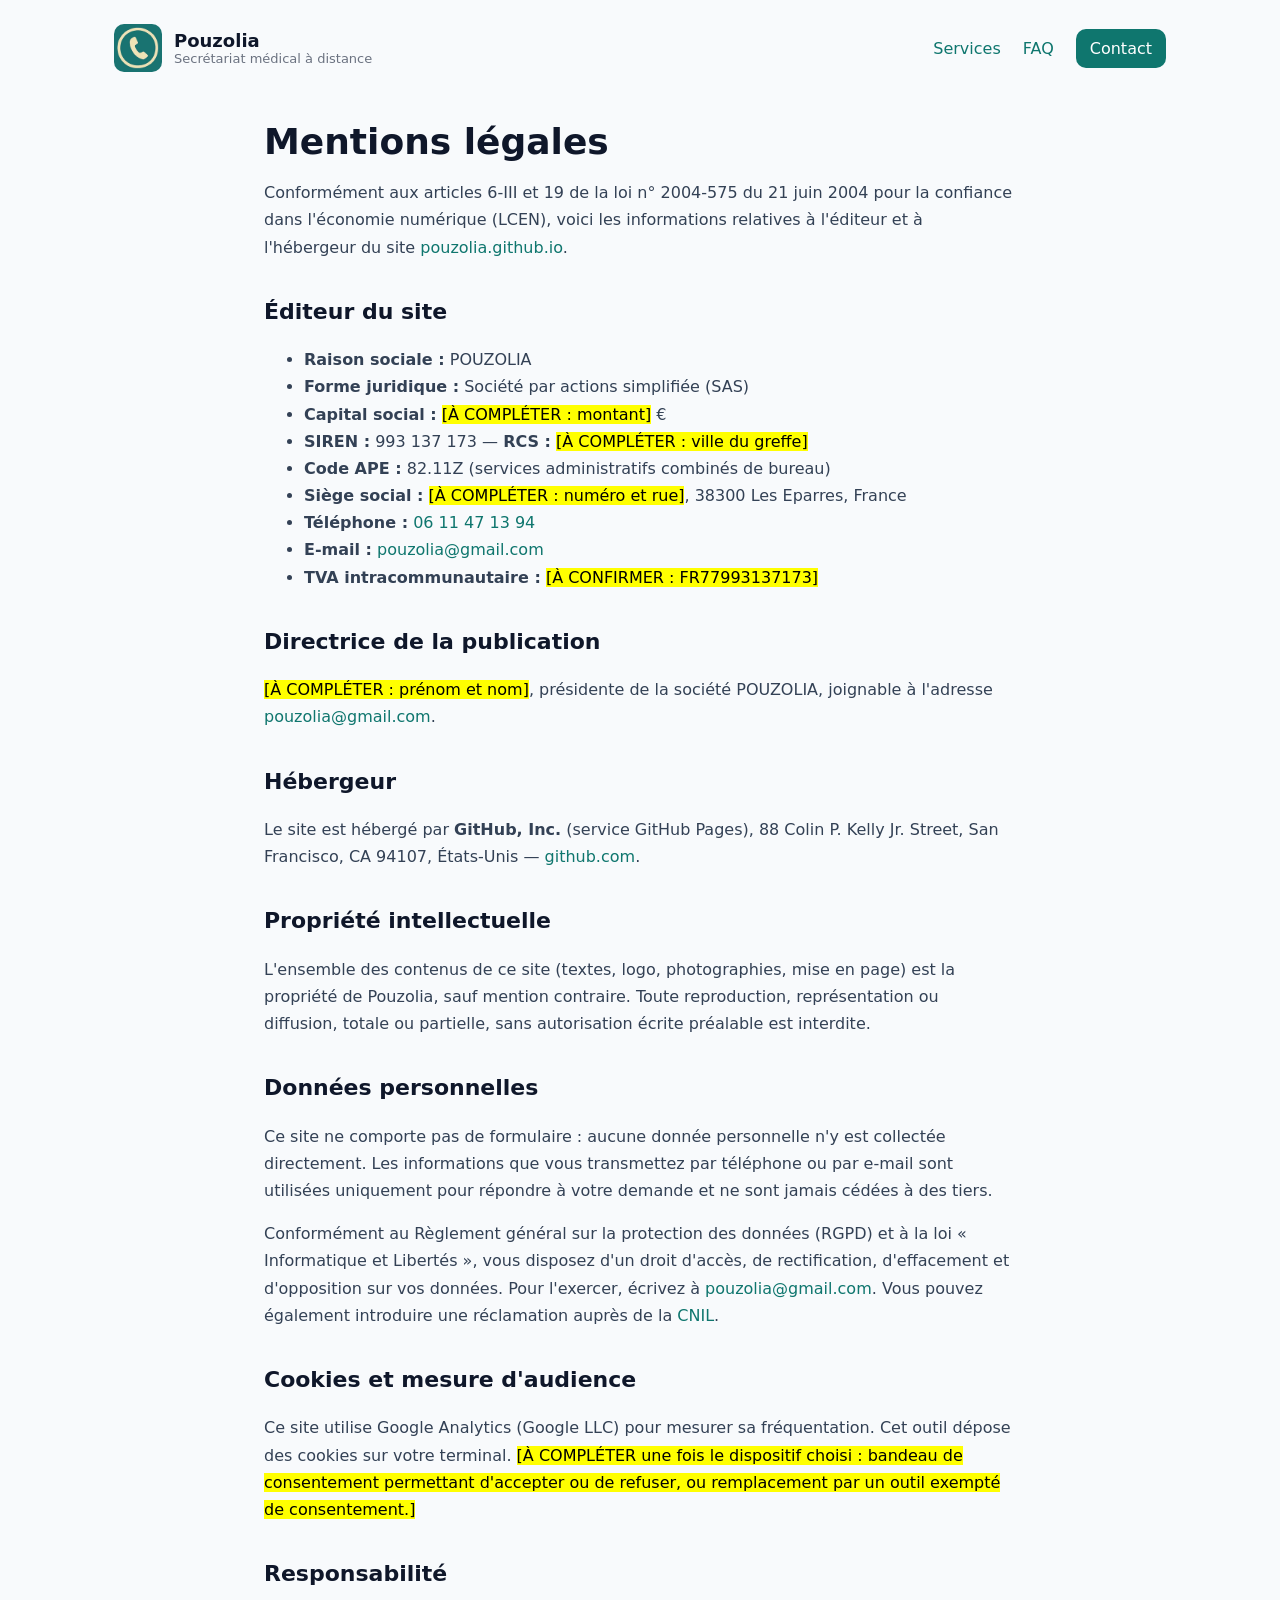
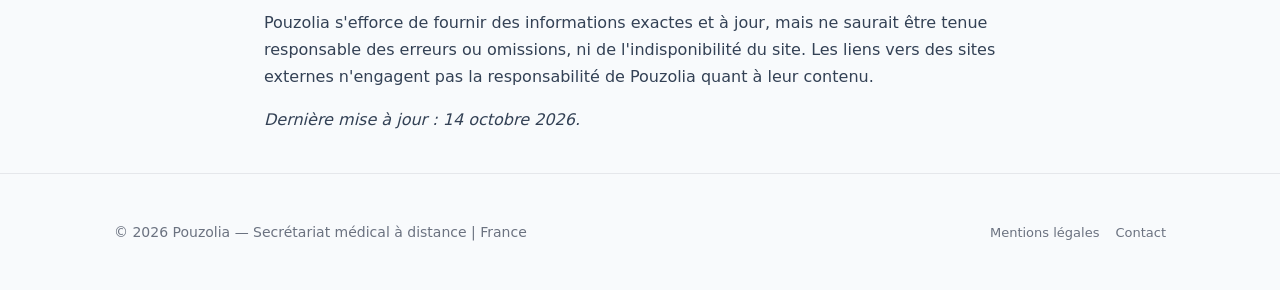
==== mentions-legales.html @ 4a9c540a "Mentions légales : renseigne SAS, SIREN, APE et code postal Co-Authored-By: Claude Opus 5.5 <noreply" ====
<!doctype html>
<html lang="fr">
<head>
  <meta charset="utf-8" />
  <meta name="viewport" content="width=device-width,initial-scale=1" />
  <title>Mentions légales — Pouzolia</title>
  <meta name="description" content="Mentions légales du site Pouzolia, secrétariat médical à distance." />
  <meta name="theme-color" content="#0f766e" />
  <link rel="canonical" href="https://pouzolia.github.io/mentions-legales.html" />
  <link rel="icon" href="favicon.ico" sizes="any" />
  <link rel="apple-touch-icon" href="apple-touch-icon.png" />
  <link rel="stylesheet" href="style.css">
</head>
<body>
  <a href="#main" class="skip-link">Aller au contenu principal</a>
  <header>
    <div class="container nav">
      <a href="./" class="brand">
        <img src="pics/logo-mark.png" alt="" width="48" height="48" class="brand-mark">
        <span>
          <span class="brand-name">Pouzolia</span>
          <span class="brand-tagline">Secrétariat médical à distance</span>
        </span>
      </a>
      <nav aria-label="Navigation principale">
        <ul>
          <li><a href="./#services">Services</a></li>
          <li><a href="./#faq">FAQ</a></li>
          <li><a href="./#contact" class="cta">Contact</a></li>
        </ul>
      </nav>
    </div>
  </header>

  <!--
    MODÈLE À COMPLÉTER : remplacez chaque bloc [À COMPLÉTER : …] par vos informations,
    puis supprimez les balises <mark>. Ne publiez pas la page avec des champs vides.
  -->
  <main class="container legal" id="main">
    <h1>Mentions légales</h1>
    <p>Conformément aux articles 6-III et 19 de la loi n° 2004-575 du 21 juin 2004 pour la confiance dans l'économie numérique (LCEN), voici les informations relatives à l'éditeur et à l'hébergeur du site <a href="https://pouzolia.github.io/">pouzolia.github.io</a>.</p>

    <h2>Éditeur du site</h2>
    <ul>
      <li><strong>Raison sociale :</strong> POUZOLIA</li>
      <li><strong>Forme juridique :</strong> Société par actions simplifiée (SAS)</li>
      <li><strong>Capital social :</strong> <mark>[À COMPLÉTER : montant]</mark> €</li>
      <li><strong>SIREN :</strong> 993 137 173 — <strong>RCS :</strong> <mark>[À COMPLÉTER : ville du greffe]</mark></li>
      <li><strong>Code APE :</strong> 82.11Z (services administratifs combinés de bureau)</li>
      <li><strong>Siège social :</strong> <mark>[À COMPLÉTER : numéro et rue]</mark>, 38300 Les Eparres, France</li>
      <li><strong>Téléphone :</strong> <a href="tel:+33611471394">06 11 47 13 94</a></li>
      <li><strong>E-mail :</strong> <a href="mailto:pouzolia@gmail.com">pouzolia@gmail.com</a></li>
      <li><strong>TVA intracommunautaire :</strong> <mark>[À CONFIRMER : FR77993137173]</mark></li>
    </ul>

    <h2>Directrice de la publication</h2>
    <p><mark>[À COMPLÉTER : prénom et nom]</mark>, présidente de la société POUZOLIA, joignable à l'adresse <a href="mailto:pouzolia@gmail.com">pouzolia@gmail.com</a>.</p>

    <h2>Hébergeur</h2>
    <p>Le site est hébergé par <strong>GitHub, Inc.</strong> (service GitHub Pages), 88 Colin P. Kelly Jr. Street, San Francisco, CA 94107, États-Unis — <a href="https://github.com" rel="noopener">github.com</a>.</p>

    <h2>Propriété intellectuelle</h2>
    <p>L'ensemble des contenus de ce site (textes, logo, photographies, mise en page) est la propriété de Pouzolia, sauf mention contraire. Toute reproduction, représentation ou diffusion, totale ou partielle, sans autorisation écrite préalable est interdite.</p>

    <h2>Données personnelles</h2>
    <p>Ce site ne comporte pas de formulaire : aucune donnée personnelle n'y est collectée directement. Les informations que vous transmettez par téléphone ou par e-mail sont utilisées uniquement pour répondre à votre demande et ne sont jamais cédées à des tiers.</p>
    <p>Conformément au Règlement général sur la protection des données (RGPD) et à la loi « Informatique et Libertés », vous disposez d'un droit d'accès, de rectification, d'effacement et d'opposition sur vos données. Pour l'exercer, écrivez à <a href="mailto:pouzolia@gmail.com">pouzolia@gmail.com</a>. Vous pouvez également introduire une réclamation auprès de la <a href="https://www.cnil.fr" rel="noopener">CNIL</a>.</p>

    <h2>Cookies et mesure d'audience</h2>
    <p>Ce site utilise Google Analytics (Google LLC) pour mesurer sa fréquentation. Cet outil dépose des cookies sur votre terminal. <mark>[À COMPLÉTER une fois le dispositif choisi : bandeau de consentement permettant d'accepter ou de refuser, ou remplacement par un outil exempté de consentement.]</mark></p>

    <h2>Responsabilité</h2>
    <p>Pouzolia s'efforce de fournir des informations exactes et à jour, mais ne saurait être tenue responsable des erreurs ou omissions, ni de l'indisponibilité du site. Les liens vers des sites externes n'engagent pas la responsabilité de Pouzolia quant à leur contenu.</p>

    <p><em>Dernière mise à jour : 14 octobre 2026.</em></p>
  </main>

  <footer>
    <div class="container footer-inner">
      <div>© <span id="year"></span> Pouzolia — Secrétariat médical à distance | France</div>
      <div class="footer-links">
        <a href="mentions-legales.html">Mentions légales</a>
        <a href="mailto:pouzolia@gmail.com">Contact</a>
      </div>
    </div>
  </footer>

  <script src="script.js"></script>
</body>
</html>
---- style.css ----
/* Reset + base */
:root{
  --accent:#0f766e; /* teal */
  --accent-2:#064e3b;
  --muted:#6b7280;
  --bg:#f8fafc;
  --card:#ffffff;
  --radius:14px;
  --shadow:0 8px 24px rgba(2,6,23,0.06);
  font-family: Inter, ui-sans-serif, system-ui, -apple-system, "Segoe UI", Roboto, "Helvetica Neue", Arial;
}
*{box-sizing:border-box}
html,body{height:100%;margin:0;background:var(--bg);color:#0f172a}
html{scroll-behavior:smooth;scroll-padding-top:110px}
a{color:var(--accent);text-decoration:none}
a:hover{text-decoration:underline}
header{backdrop-filter: blur(6px);position:sticky;top:0;z-index:40;background:rgba(248,250,252,0.9)}
.container{max-width:1100px;margin:0 auto;padding:24px}

/* Skip links */
.skip-link{position:absolute;left:-9999px;z-index:9999}
.skip-link:focus{left:6px;top:7px;padding:8px;background:#000;color:#fff;text-decoration:none}

/* Header */
.nav{display:flex;align-items:center;justify-content:space-between;gap:12px;flex-wrap:wrap}
.brand{display:flex;align-items:center;gap:12px;color:inherit}
.brand:hover{text-decoration:none}
.brand-mark{border-radius:10px;display:block}
.brand-name{display:block;font-weight:700;font-size:18px}
.brand-tagline{display:block;font-size:13px;color:var(--muted)}
nav ul{display:flex;align-items:center;gap:18px;list-style:none;margin:0;padding:0;flex-wrap:wrap}
.cta{display:inline-block;background:var(--accent);color:white;padding:10px 14px;border-radius:10px;transition:background 0.2s}
.cta:hover{background:var(--accent-2);text-decoration:none}

/* Hero */
.hero{display:grid;grid-template-columns:1fr;gap:24px;padding:36px 0;align-items:start}
.hero-card{background:linear-gradient(180deg,rgba(255,255,255,0.6),rgba(255,255,255,0.4));padding:26px;border-radius:var(--radius);box-shadow:0 6px 30px rgba(2,6,23,0.06)}
.hero-aside{align-self:start}
h1{font-size:clamp(26px,4vw,36px);margin:0 0 12px;line-height:1.2}
p.lead{color:var(--muted);margin:0 0 18px;line-height:1.6}
.grid-2{display:grid;grid-template-columns:repeat(auto-fit,minmax(200px,1fr));gap:12px}
.actions{margin-top:16px;display:flex;gap:12px;align-items:center;flex-wrap:wrap}

/* Cartes */
.card{background:var(--card);padding:20px;border-radius:var(--radius);box-shadow:0 10px 30px rgba(2,6,23,0.06)}
.card-title{font-size:18px}
.card-text{font-size:14px;color:var(--muted);margin:12px 0;line-height:1.6}
.card-phone{font-weight:700;margin:0 0 4px}
.card-email{font-size:14px;margin:0}
.service{background:var(--card);padding:14px;border-radius:12px;box-shadow:0 4px 18px rgba(2,6,23,0.04)}
.service h3{font-size:16px;margin:0 0 6px}
.service-text{color:var(--muted);font-size:14px;margin:6px 0 0;line-height:1.5}

/* Sections */
section{padding:28px 0}
h2{margin:0 0 12px;font-size:clamp(22px,3vw,28px)}
h3{margin:0 0 8px;font-size:18px}
.section-intro{color:var(--muted);margin:0 0 24px;line-height:1.8}
.section-outro{margin-top:18px;color:var(--muted);font-size:16px}
.features{display:grid;grid-template-columns:repeat(auto-fit,minmax(220px,1fr));gap:12px}
.feature-panel{display:grid;grid-template-columns:1fr;gap:18px;align-items:center;margin-bottom:18px}
.photo{margin:18px 0 0;background:var(--card);border-radius:18px;overflow:hidden;box-shadow:var(--shadow)}
.feature-panel .photo{margin:0}
.photo img{width:100%;height:280px;object-fit:cover;display:block;background:#e2e8f0}

/* FAQ */
.faq{display:grid;gap:10px}
.faq details{background:var(--card);border-radius:12px;box-shadow:0 4px 18px rgba(2,6,23,0.04);padding:14px 18px}
.faq summary{cursor:pointer;font-weight:600}
.faq details p{color:var(--muted);margin:10px 0 0;line-height:1.6}

/* Contact */
.contact-card{max-width:520px;padding:18px}
.contact-card p{margin:6px 0;color:var(--muted)}
.contact-card .contact-hours-title{margin-top:16px;font-weight:600;color:inherit}

/* Pages de contenu (mentions légales) */
.legal{max-width:800px;line-height:1.7}
.legal h2{margin-top:32px;font-size:22px}
.legal p,.legal li{color:#334155}

footer{padding:26px 0;color:var(--muted);font-size:14px;border-top:1px solid #e5e7eb}
.footer-inner{display:flex;justify-content:space-between;align-items:center;gap:12px;flex-wrap:wrap}
.footer-links{display:flex;gap:16px;font-size:13px}
.footer-links a{color:var(--muted)}

/* Responsive */
@media(min-width:900px){
  .hero{grid-template-columns:1fr 420px}
  nav ul{gap:22px}
  .grid-2{grid-template-columns:repeat(2,1fr)}
  .feature-panel{grid-template-columns:1.2fr 1fr}
}
@media(max-width:600px){
  .nav{flex-direction:column;align-items:flex-start}
  nav ul{width:100%;justify-content:center}
}
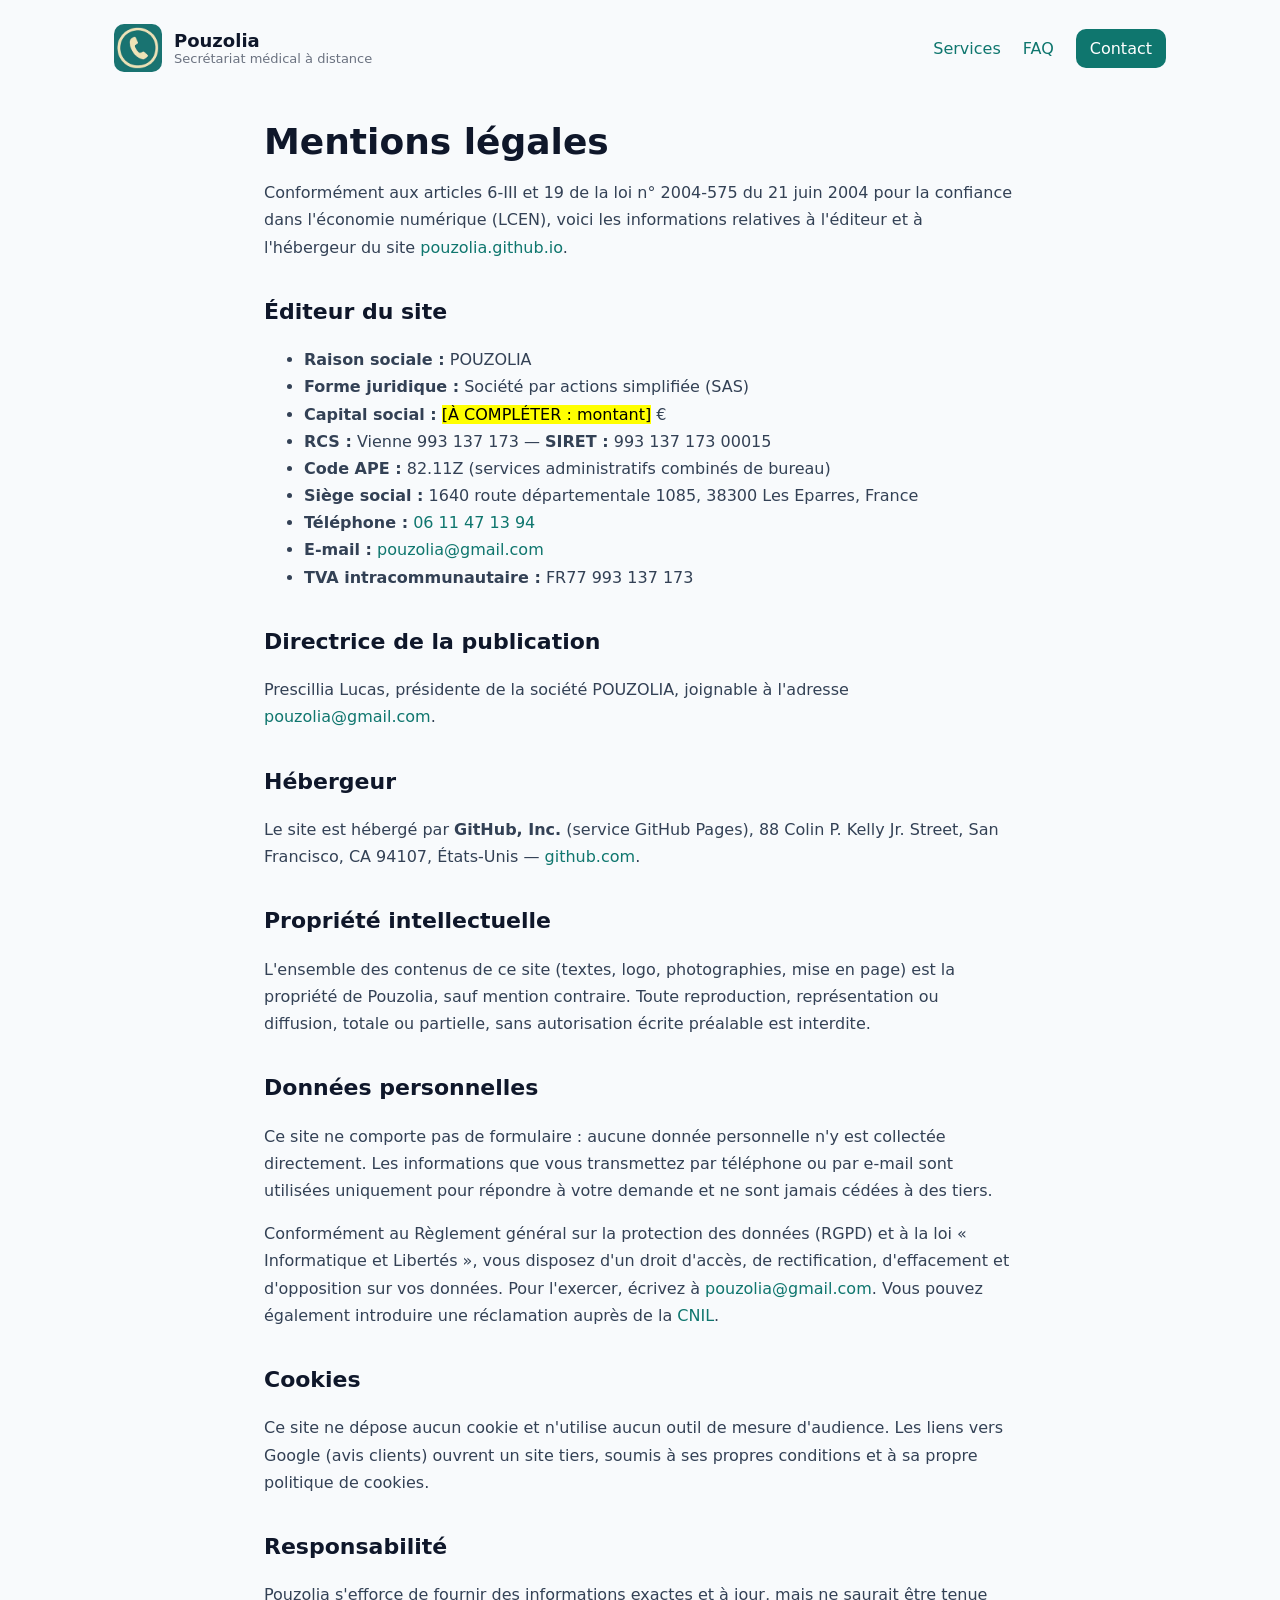
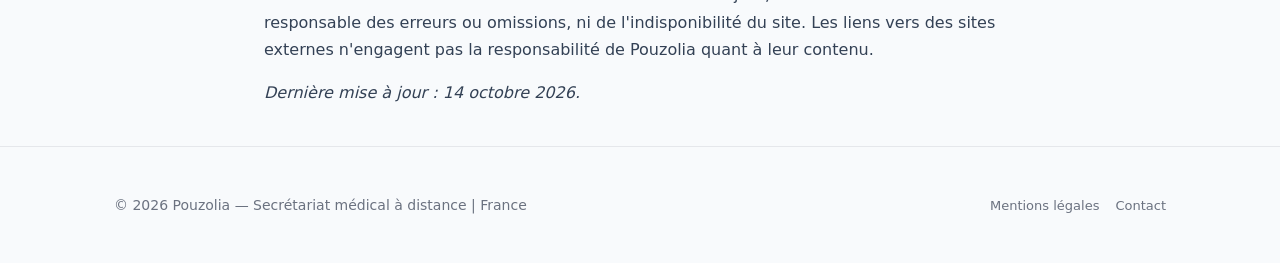
==== commit c4abd563: "Retire Google Analytics, ajoute les liens vers les avis Google, complète les mentions légales Co-Aut" ====
--- a/mentions-legales.html
+++ b/mentions-legales.html
@@ -45,16 +45,16 @@
       <li><strong>Raison sociale :</strong> POUZOLIA</li>
       <li><strong>Forme juridique :</strong> Société par actions simplifiée (SAS)</li>
       <li><strong>Capital social :</strong> <mark>[À COMPLÉTER : montant]</mark> €</li>
-      <li><strong>SIREN :</strong> 993 137 173 — <strong>RCS :</strong> <mark>[À COMPLÉTER : ville du greffe]</mark></li>
+      <li><strong>RCS :</strong> Vienne 993 137 173 — <strong>SIRET :</strong> 993 137 173 00015</li>
       <li><strong>Code APE :</strong> 82.11Z (services administratifs combinés de bureau)</li>
-      <li><strong>Siège social :</strong> <mark>[À COMPLÉTER : numéro et rue]</mark>, 38300 Les Eparres, France</li>
+      <li><strong>Siège social :</strong> 1640 route départementale 1085, 38300 Les Eparres, France</li>
       <li><strong>Téléphone :</strong> <a href="tel:+33611471394">06 11 47 13 94</a></li>
       <li><strong>E-mail :</strong> <a href="mailto:pouzolia@gmail.com">pouzolia@gmail.com</a></li>
-      <li><strong>TVA intracommunautaire :</strong> <mark>[À CONFIRMER : FR77993137173]</mark></li>
+      <li><strong>TVA intracommunautaire :</strong> FR77 993 137 173</li>
     </ul>
 
     <h2>Directrice de la publication</h2>
-    <p><mark>[À COMPLÉTER : prénom et nom]</mark>, présidente de la société POUZOLIA, joignable à l'adresse <a href="mailto:pouzolia@gmail.com">pouzolia@gmail.com</a>.</p>
+    <p>Prescillia Lucas, présidente de la société POUZOLIA, joignable à l'adresse <a href="mailto:pouzolia@gmail.com">pouzolia@gmail.com</a>.</p>
 
     <h2>Hébergeur</h2>
     <p>Le site est hébergé par <strong>GitHub, Inc.</strong> (service GitHub Pages), 88 Colin P. Kelly Jr. Street, San Francisco, CA 94107, États-Unis — <a href="https://github.com" rel="noopener">github.com</a>.</p>
@@ -66,8 +66,8 @@
     <p>Ce site ne comporte pas de formulaire : aucune donnée personnelle n'y est collectée directement. Les informations que vous transmettez par téléphone ou par e-mail sont utilisées uniquement pour répondre à votre demande et ne sont jamais cédées à des tiers.</p>
     <p>Conformément au Règlement général sur la protection des données (RGPD) et à la loi « Informatique et Libertés », vous disposez d'un droit d'accès, de rectification, d'effacement et d'opposition sur vos données. Pour l'exercer, écrivez à <a href="mailto:pouzolia@gmail.com">pouzolia@gmail.com</a>. Vous pouvez également introduire une réclamation auprès de la <a href="https://www.cnil.fr" rel="noopener">CNIL</a>.</p>
 
-    <h2>Cookies et mesure d'audience</h2>
-    <p>Ce site utilise Google Analytics (Google LLC) pour mesurer sa fréquentation. Cet outil dépose des cookies sur votre terminal. <mark>[À COMPLÉTER une fois le dispositif choisi : bandeau de consentement permettant d'accepter ou de refuser, ou remplacement par un outil exempté de consentement.]</mark></p>
+    <h2>Cookies</h2>
+    <p>Ce site ne dépose aucun cookie et n'utilise aucun outil de mesure d'audience. Les liens vers Google (avis clients) ouvrent un site tiers, soumis à ses propres conditions et à sa propre politique de cookies.</p>
 
     <h2>Responsabilité</h2>
     <p>Pouzolia s'efforce de fournir des informations exactes et à jour, mais ne saurait être tenue responsable des erreurs ou omissions, ni de l'indisponibilité du site. Les liens vers des sites externes n'engagent pas la responsabilité de Pouzolia quant à leur contenu.</p>
--- a/style.css
+++ b/style.css
@@ -95,3 +95,9 @@
   .nav{flex-direction:column;align-items:flex-start}
   nav ul{width:100%;justify-content:center}
 }
+
+/* Avis Google */
+.reviews{margin-top:14px;padding-top:14px;border-top:1px solid #e5e7eb;display:grid;gap:6px}
+.reviews-link{font-weight:600}
+.stars{color:#f59e0b;letter-spacing:1px}
+.reviews-write{font-size:13px;color:var(--muted)}
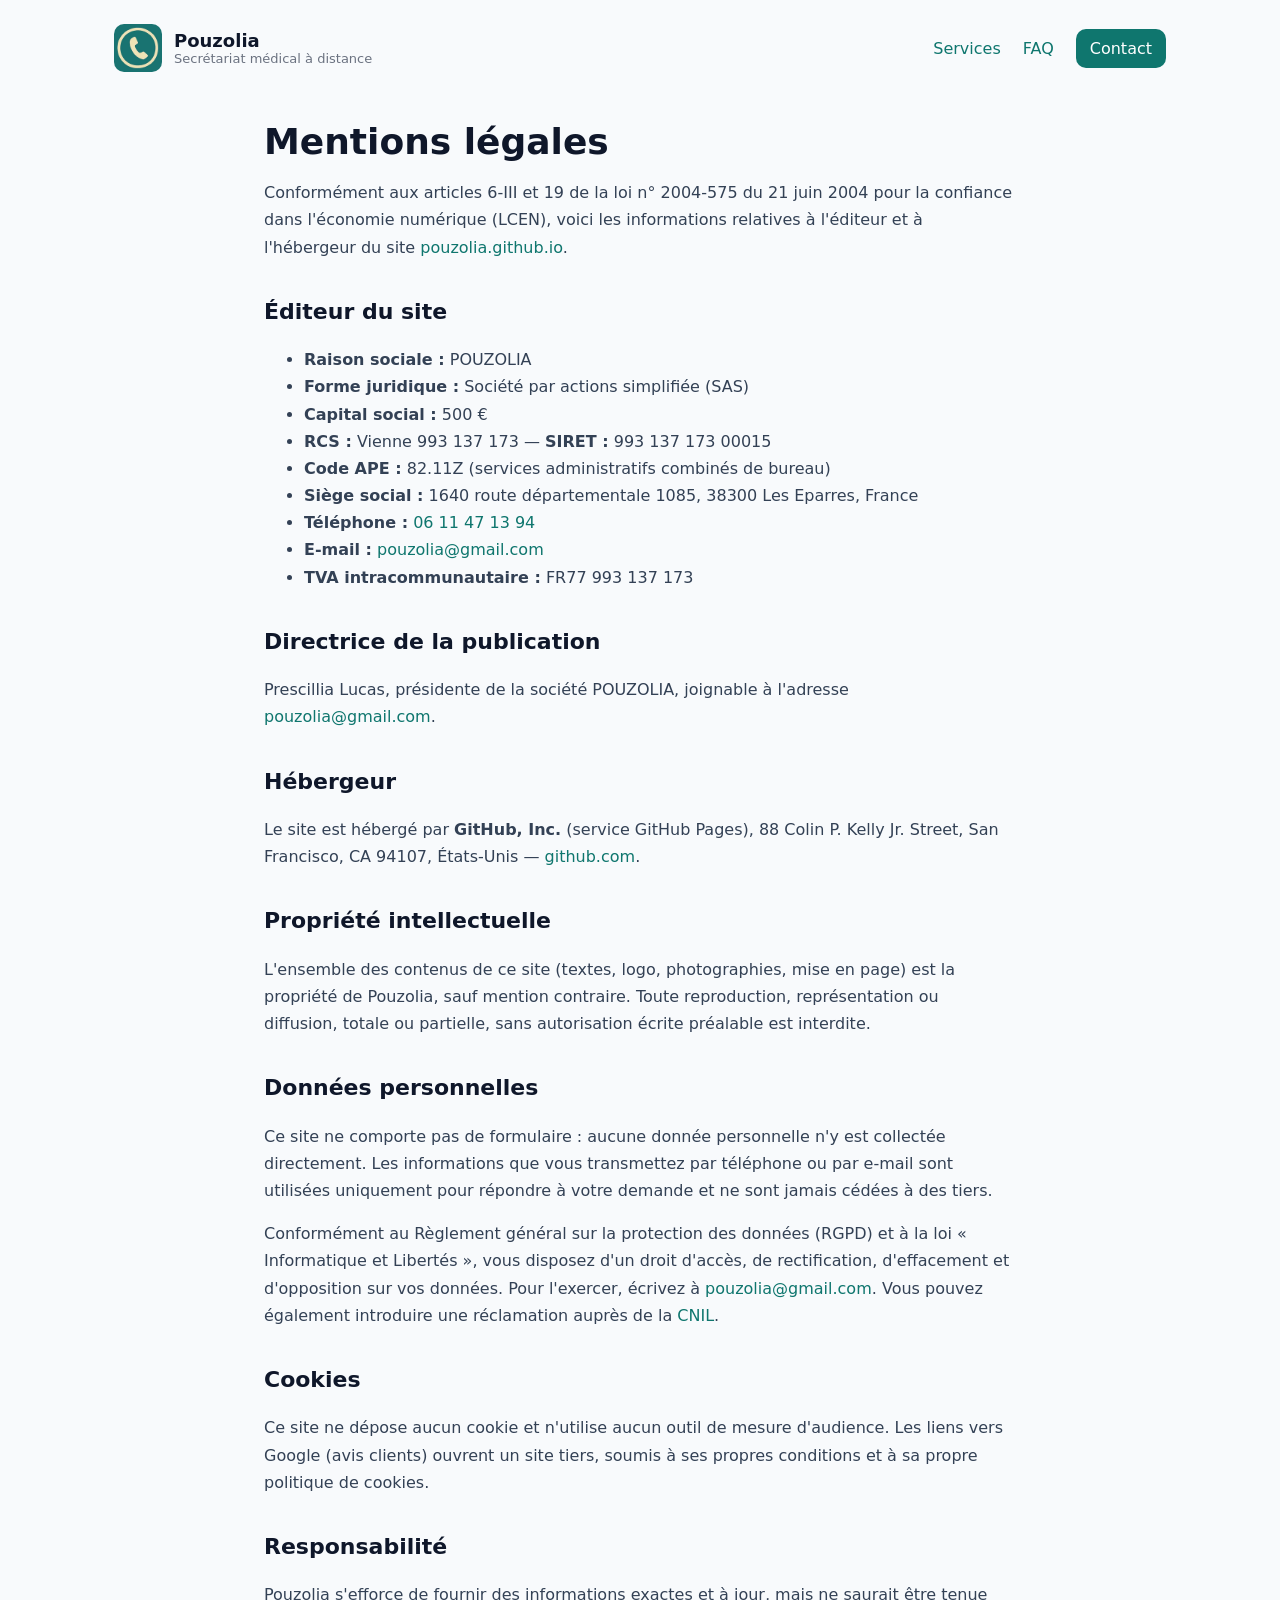
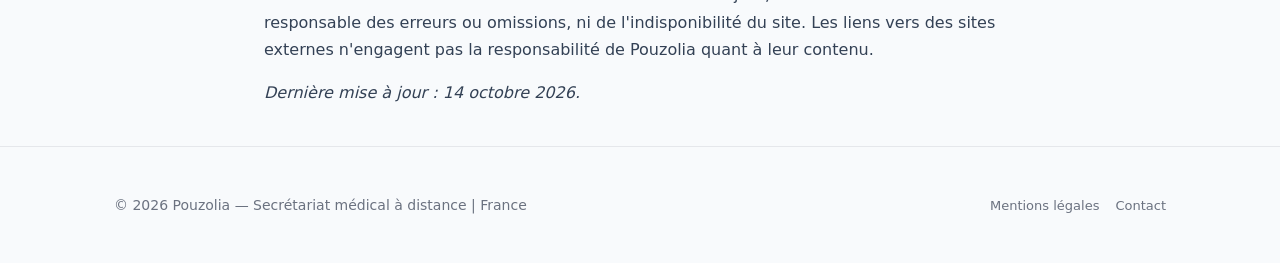
==== commit e6f12e99: "Mentions légales : ajoute le capital social Co-Authored-By: Claude Opus 5.5 <noreply@anthropic.com> " ====
--- a/mentions-legales.html
+++ b/mentions-legales.html
@@ -32,10 +32,6 @@
     </div>
   </header>
 
-  <!--
-    MODÈLE À COMPLÉTER : remplacez chaque bloc [À COMPLÉTER : …] par vos informations,
-    puis supprimez les balises <mark>. Ne publiez pas la page avec des champs vides.
-  -->
   <main class="container legal" id="main">
     <h1>Mentions légales</h1>
     <p>Conformément aux articles 6-III et 19 de la loi n° 2004-575 du 21 juin 2004 pour la confiance dans l'économie numérique (LCEN), voici les informations relatives à l'éditeur et à l'hébergeur du site <a href="https://pouzolia.github.io/">pouzolia.github.io</a>.</p>
@@ -44,7 +40,7 @@
     <ul>
       <li><strong>Raison sociale :</strong> POUZOLIA</li>
       <li><strong>Forme juridique :</strong> Société par actions simplifiée (SAS)</li>
-      <li><strong>Capital social :</strong> <mark>[À COMPLÉTER : montant]</mark> €</li>
+      <li><strong>Capital social :</strong> 500 €</li>
       <li><strong>RCS :</strong> Vienne 993 137 173 — <strong>SIRET :</strong> 993 137 173 00015</li>
       <li><strong>Code APE :</strong> 82.11Z (services administratifs combinés de bureau)</li>
       <li><strong>Siège social :</strong> 1640 route départementale 1085, 38300 Les Eparres, France</li>
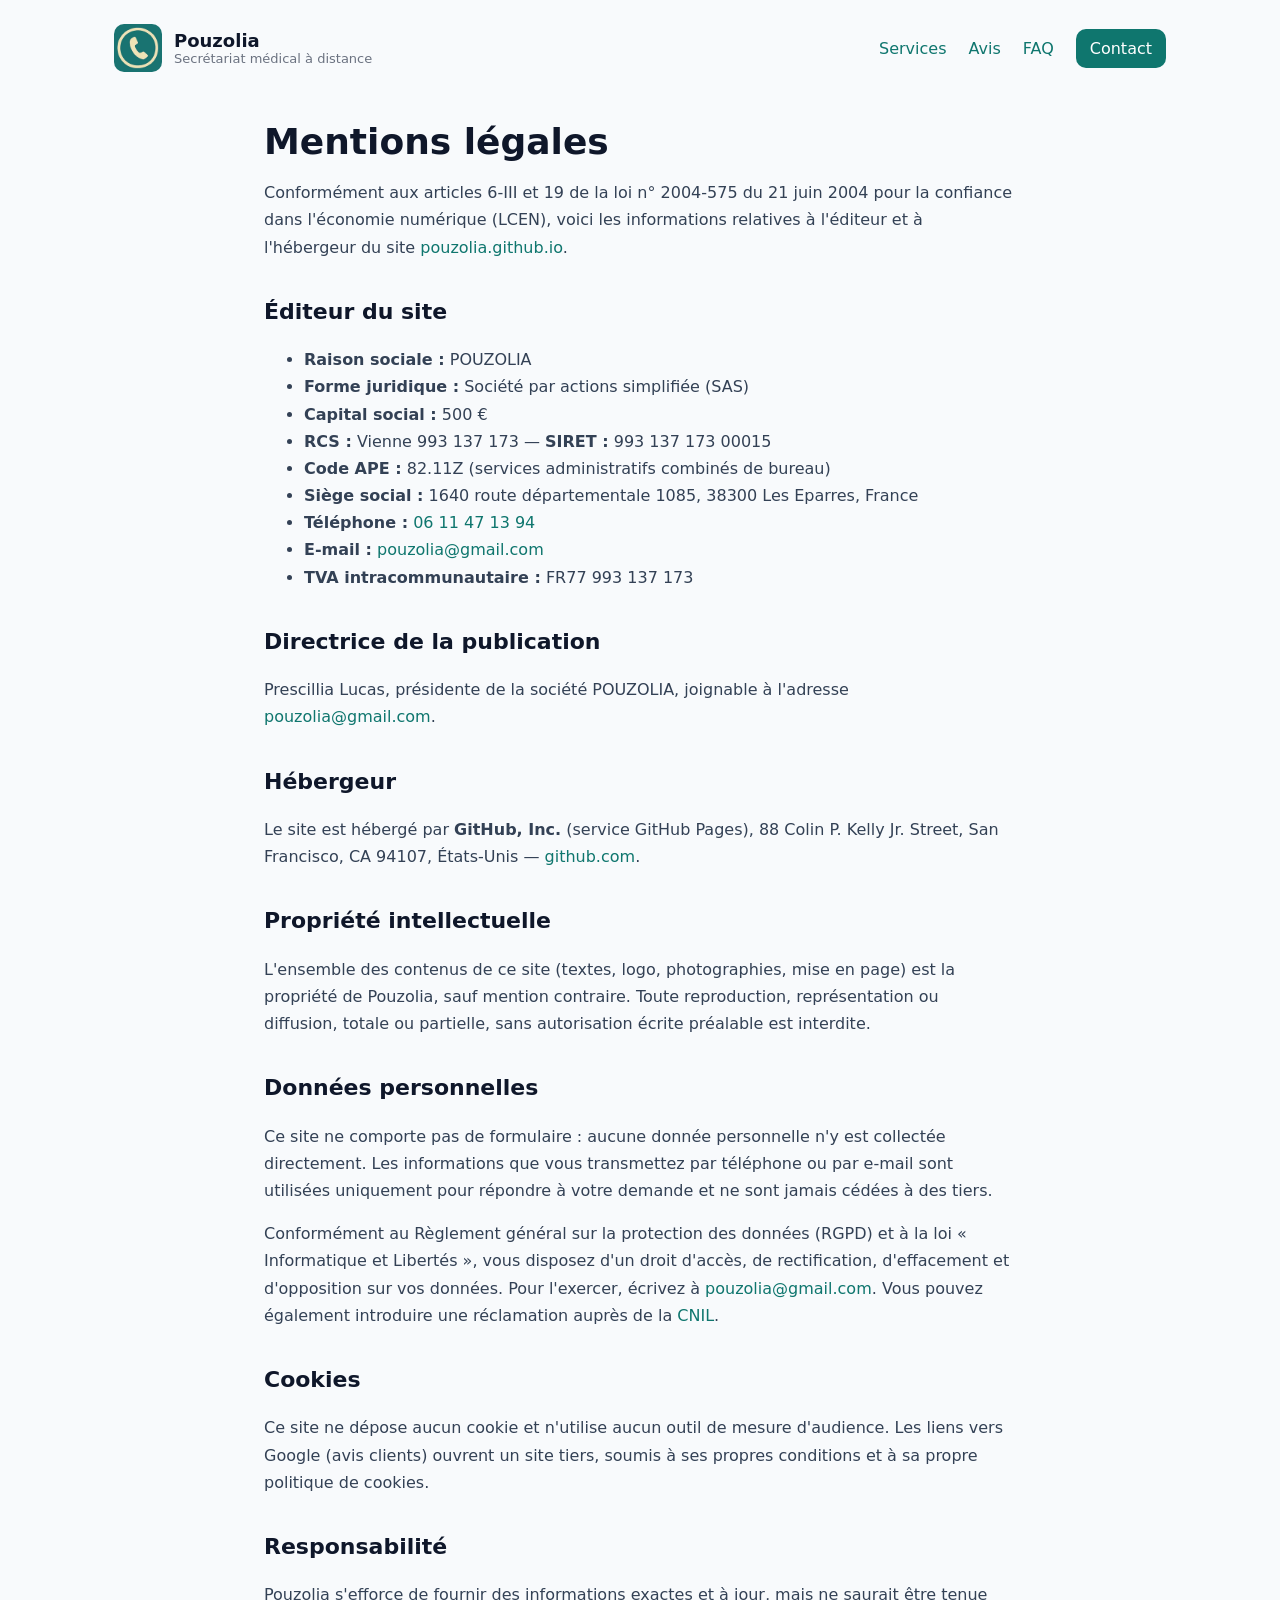
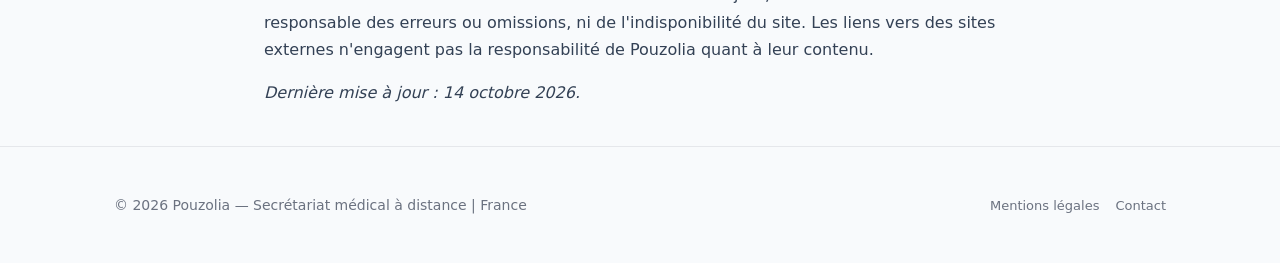
==== commit b21b4579: "Ajoute une section d'avis de professionnels de santé Co-Authored-By: Claude Opus 5.5 <noreply@anthro" ====
--- a/mentions-legales.html
+++ b/mentions-legales.html
@@ -25,6 +25,7 @@
       <nav aria-label="Navigation principale">
         <ul>
           <li><a href="./#services">Services</a></li>
+          <li><a href="./#avis">Avis</a></li>
           <li><a href="./#faq">FAQ</a></li>
           <li><a href="./#contact" class="cta">Contact</a></li>
         </ul>
--- a/style.css
+++ b/style.css
@@ -63,6 +63,13 @@
 .feature-panel .photo{margin:0}
 .photo img{width:100%;height:280px;object-fit:cover;display:block;background:#e2e8f0}
 
+/* Avis */
+.testimonials{display:grid;grid-template-columns:repeat(auto-fit,minmax(260px,1fr));gap:12px;align-items:start}
+.testimonial{margin:0;background:var(--card);padding:18px;border-radius:12px;box-shadow:0 4px 18px rgba(2,6,23,0.04);border-left:4px solid var(--accent)}
+.testimonial blockquote{margin:0}
+.testimonial blockquote p{margin:0;line-height:1.6;color:#334155}
+.testimonial figcaption{margin-top:12px;font-size:14px;font-weight:600;color:var(--muted)}
+
 /* FAQ */
 .faq{display:grid;gap:10px}
 .faq details{background:var(--card);border-radius:12px;box-shadow:0 4px 18px rgba(2,6,23,0.04);padding:14px 18px}
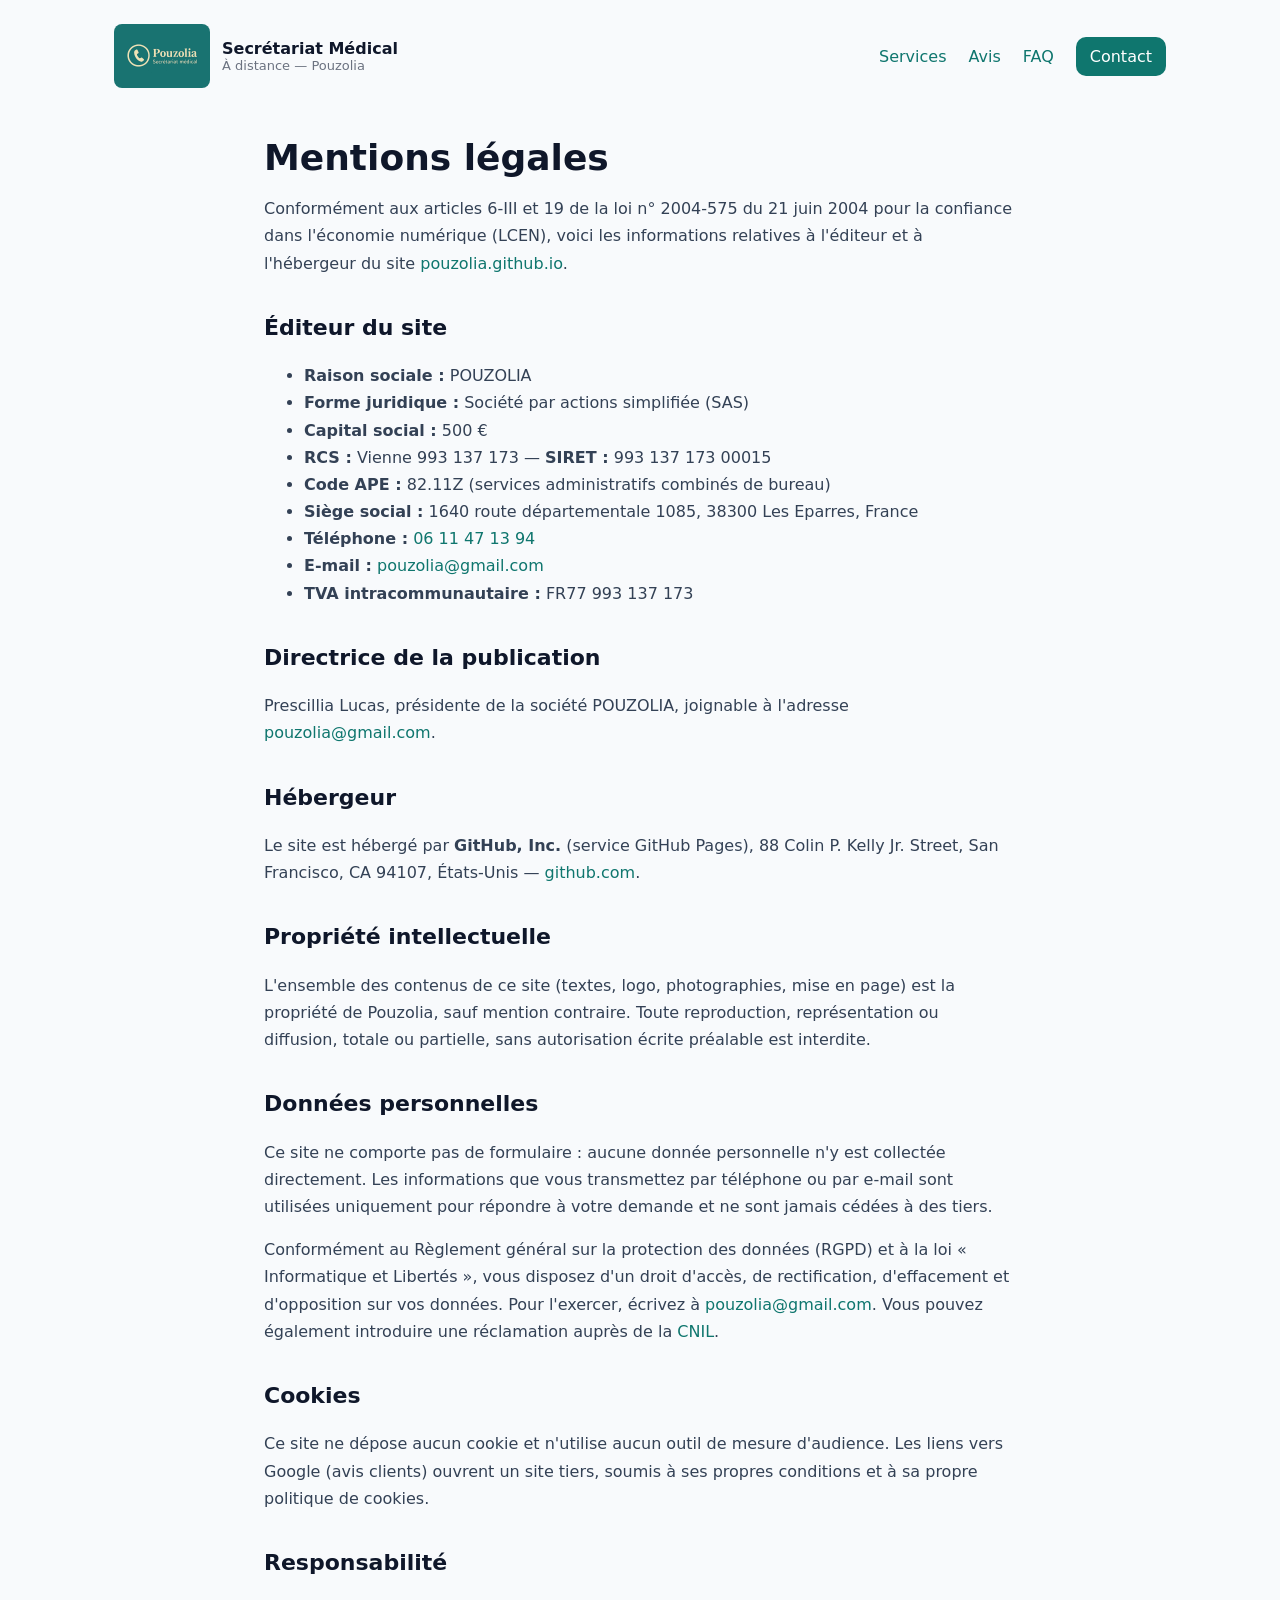
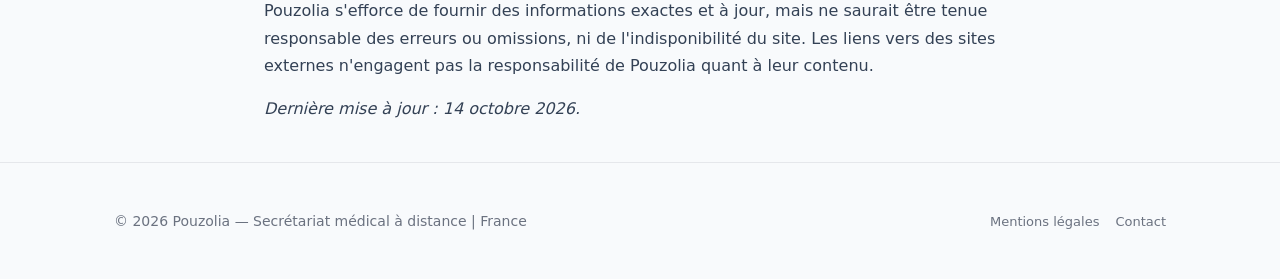
==== commit be62fd3d: "Rétablit le logo d'origine et force le rechargement de la feuille de style Co-Authored-By: Claude Op" ====
--- a/mentions-legales.html
+++ b/mentions-legales.html
@@ -9,17 +9,17 @@
   <link rel="canonical" href="https://pouzolia.github.io/mentions-legales.html" />
   <link rel="icon" href="favicon.ico" sizes="any" />
   <link rel="apple-touch-icon" href="apple-touch-icon.png" />
-  <link rel="stylesheet" href="style.css">
+  <link rel="stylesheet" href="style.css?v=3">
 </head>
 <body>
   <a href="#main" class="skip-link">Aller au contenu principal</a>
   <header>
     <div class="container nav">
       <a href="./" class="brand">
-        <img src="pics/logo-mark.png" alt="" width="48" height="48" class="brand-mark">
+        <img src="pics/logo.jpg" alt="Logo Pouzolia - Secrétariat Médical" width="96" height="64" class="brand-logo">
         <span>
-          <span class="brand-name">Pouzolia</span>
-          <span class="brand-tagline">Secrétariat médical à distance</span>
+          <span class="brand-name">Secrétariat Médical</span>
+          <span class="brand-tagline">À distance — Pouzolia</span>
         </span>
       </a>
       <nav aria-label="Navigation principale">
--- a/style.css
+++ b/style.css
@@ -25,8 +25,8 @@
 .nav{display:flex;align-items:center;justify-content:space-between;gap:12px;flex-wrap:wrap}
 .brand{display:flex;align-items:center;gap:12px;color:inherit}
 .brand:hover{text-decoration:none}
-.brand-mark{border-radius:10px;display:block}
-.brand-name{display:block;font-weight:700;font-size:18px}
+.brand-logo{border-radius:8px;display:block}
+.brand-name{display:block;font-weight:700}
 .brand-tagline{display:block;font-size:13px;color:var(--muted)}
 nav ul{display:flex;align-items:center;gap:18px;list-style:none;margin:0;padding:0;flex-wrap:wrap}
 .cta{display:inline-block;background:var(--accent);color:white;padding:10px 14px;border-radius:10px;transition:background 0.2s}
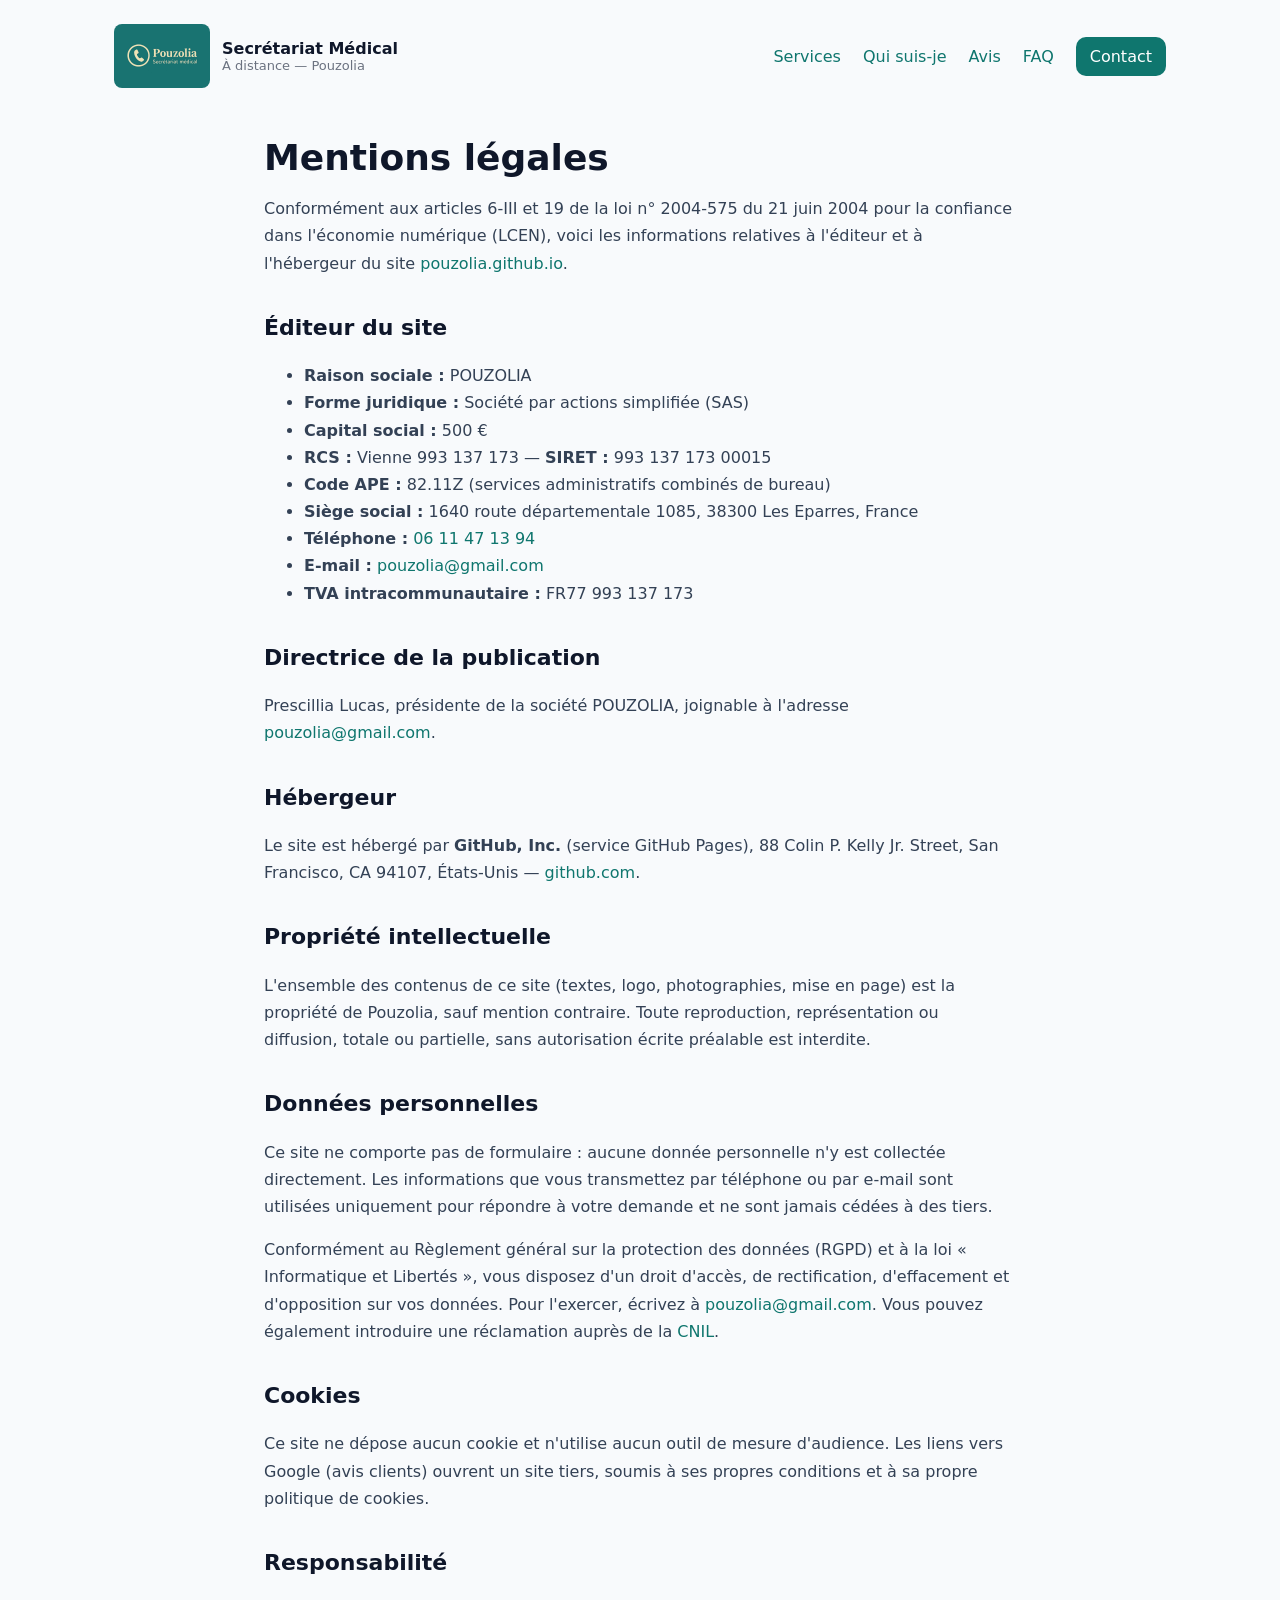
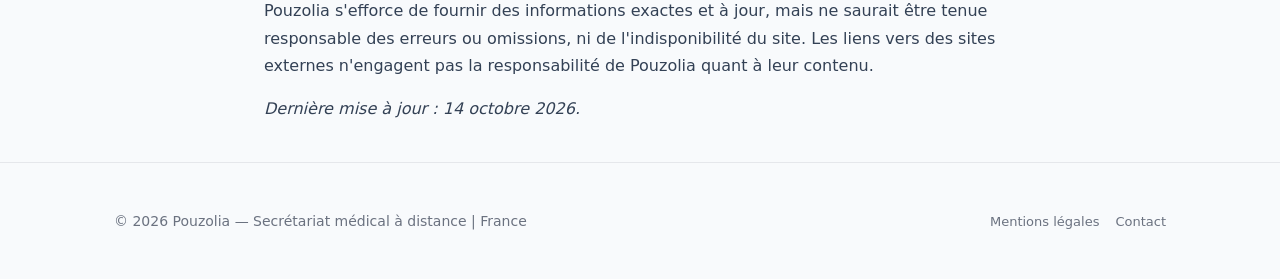
==== commit 37056bae: "Ajoute la section « Qui suis-je » avec photo Co-Authored-By: Claude Opus 5.5 <noreply@anthropic.com>" ====
--- a/mentions-legales.html
+++ b/mentions-legales.html
@@ -9,7 +9,7 @@
   <link rel="canonical" href="https://pouzolia.github.io/mentions-legales.html" />
   <link rel="icon" href="favicon.ico" sizes="any" />
   <link rel="apple-touch-icon" href="apple-touch-icon.png" />
-  <link rel="stylesheet" href="style.css?v=3">
+  <link rel="stylesheet" href="style.css?v=5">
 </head>
 <body>
   <a href="#main" class="skip-link">Aller au contenu principal</a>
@@ -25,6 +25,7 @@
       <nav aria-label="Navigation principale">
         <ul>
           <li><a href="./#services">Services</a></li>
+          <li><a href="./#qui-suis-je">Qui suis-je</a></li>
           <li><a href="./#avis">Avis</a></li>
           <li><a href="./#faq">FAQ</a></li>
           <li><a href="./#contact" class="cta">Contact</a></li>
--- a/style.css
+++ b/style.css
@@ -58,10 +58,16 @@
 .section-intro{color:var(--muted);margin:0 0 24px;line-height:1.8}
 .section-outro{margin-top:18px;color:var(--muted);font-size:16px}
 .features{display:grid;grid-template-columns:repeat(auto-fit,minmax(220px,1fr));gap:12px}
-.feature-panel{display:grid;grid-template-columns:1fr;gap:18px;align-items:center;margin-bottom:18px}
 .photo{margin:18px 0 0;background:var(--card);border-radius:18px;overflow:hidden;box-shadow:var(--shadow)}
-.feature-panel .photo{margin:0}
 .photo img{width:100%;height:280px;object-fit:cover;display:block;background:#e2e8f0}
+
+/* Qui suis-je */
+.about{display:grid;grid-template-columns:1fr;gap:24px;align-items:center;background:var(--card);padding:24px;border-radius:var(--radius);box-shadow:var(--shadow)}
+.about-photo{width:200px;height:200px;border-radius:50%;object-fit:cover;display:block;margin:0 auto;border:4px solid var(--accent)}
+.about-name{font-size:20px;font-weight:700;margin:0}
+.about-role{color:var(--accent);font-weight:600;margin:4px 0 14px}
+.about p.lead:last-child{margin-bottom:0}
+@media(min-width:700px){.about{grid-template-columns:220px 1fr}}
 
 /* Avis */
 .testimonials{display:grid;grid-template-columns:repeat(auto-fit,minmax(260px,1fr));gap:12px;align-items:start}
@@ -96,11 +102,16 @@
   .hero{grid-template-columns:1fr 420px}
   nav ul{gap:22px}
   .grid-2{grid-template-columns:repeat(2,1fr)}
-  .feature-panel{grid-template-columns:1.2fr 1fr}
 }
+/* Bouton d'appel flottant (mobile uniquement) */
+.call-fab{display:none}
+
 @media(max-width:600px){
   .nav{flex-direction:column;align-items:flex-start}
   nav ul{width:100%;justify-content:center}
+  .call-fab{display:block;position:fixed;right:16px;bottom:16px;z-index:50;background:var(--accent);color:#fff;font-weight:700;padding:14px 20px;border-radius:999px;box-shadow:0 8px 24px rgba(2,6,23,0.25)}
+  .call-fab:hover{text-decoration:none;background:var(--accent-2)}
+  footer{padding-bottom:90px}
 }
 
 /* Avis Google */
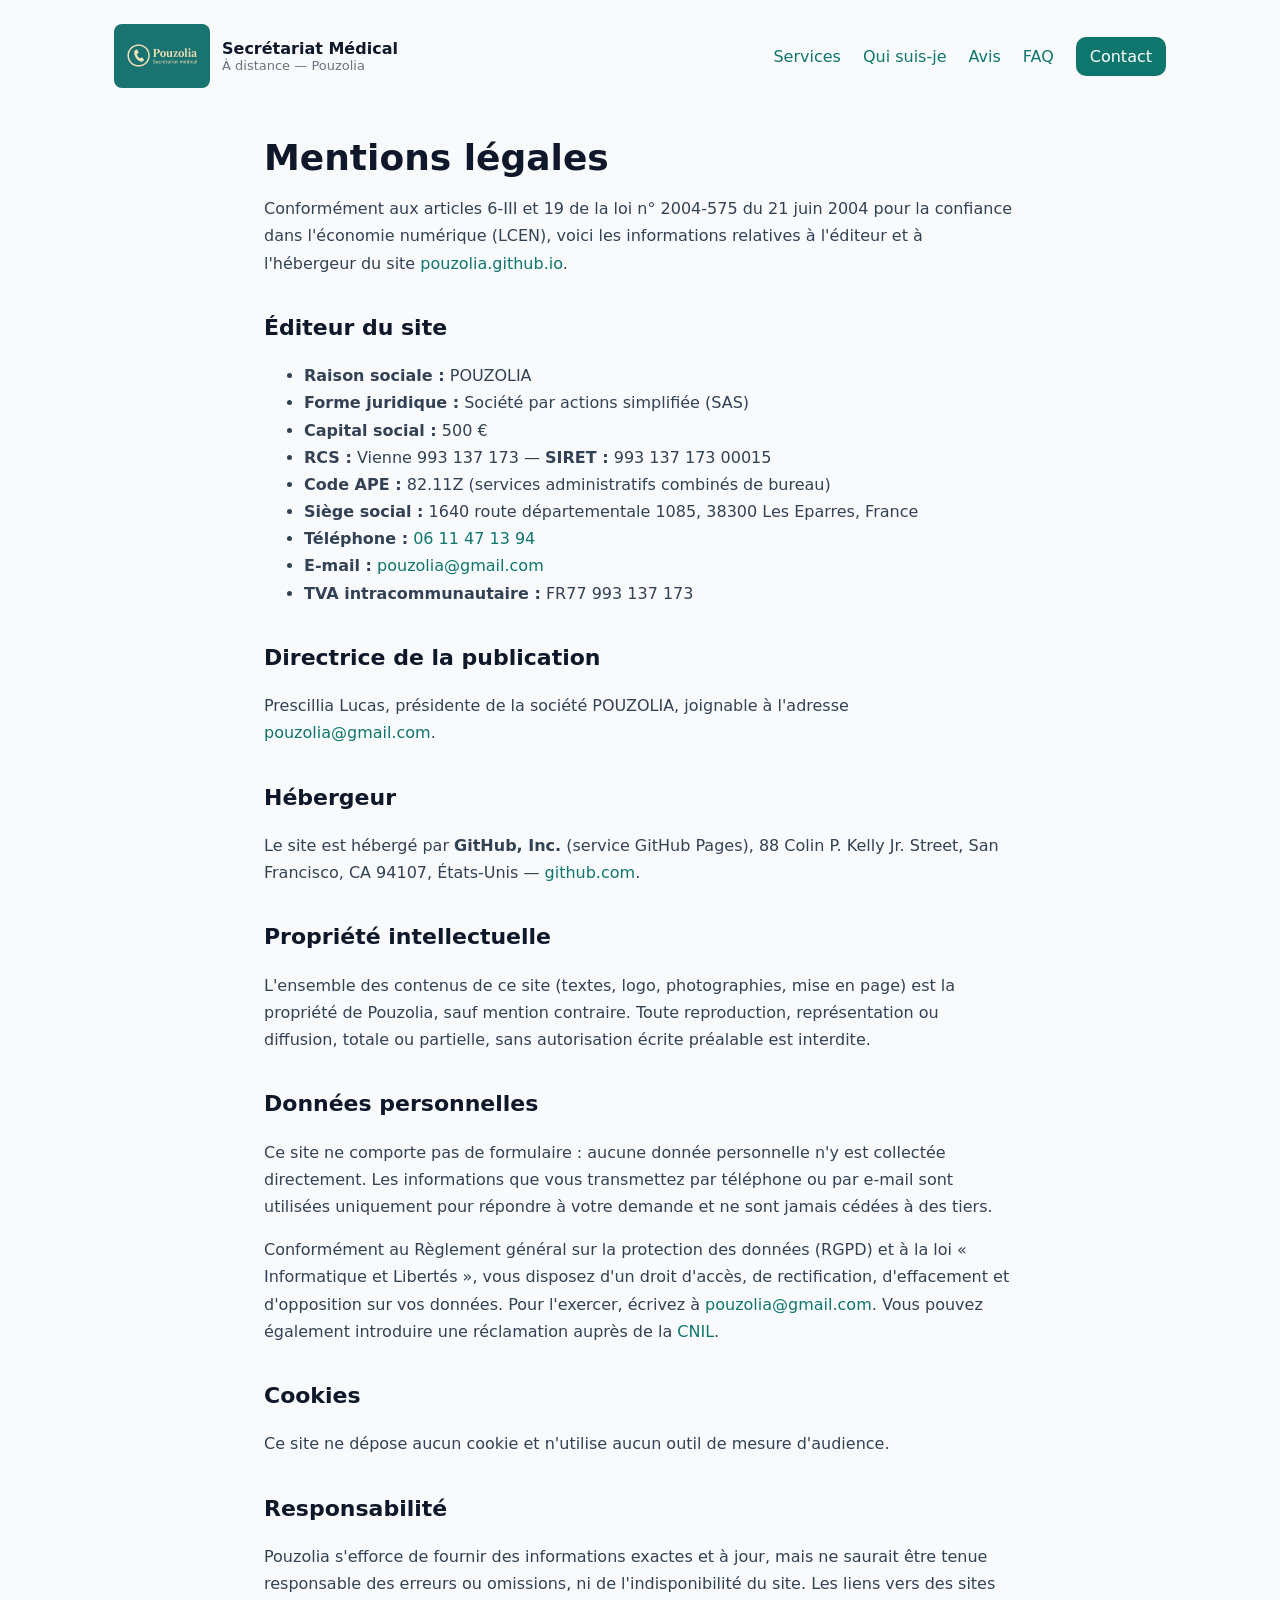
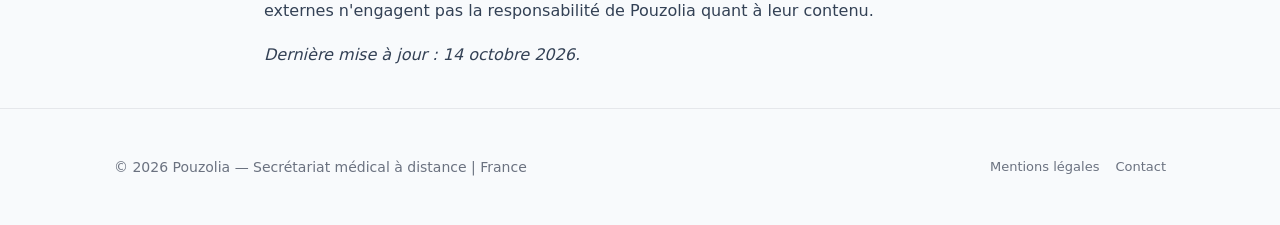
==== commit f7fe7a7a: "Retire les liens vers la fiche Google (désactivée) Co-Authored-By: Claude Opus 5.5 <noreply@anthropi" ====
--- a/mentions-legales.html
+++ b/mentions-legales.html
@@ -9,7 +9,7 @@
   <link rel="canonical" href="https://pouzolia.github.io/mentions-legales.html" />
   <link rel="icon" href="favicon.ico" sizes="any" />
   <link rel="apple-touch-icon" href="apple-touch-icon.png" />
-  <link rel="stylesheet" href="style.css?v=5">
+  <link rel="stylesheet" href="style.css?v=6">
 </head>
 <body>
   <a href="#main" class="skip-link">Aller au contenu principal</a>
@@ -65,7 +65,7 @@
     <p>Conformément au Règlement général sur la protection des données (RGPD) et à la loi « Informatique et Libertés », vous disposez d'un droit d'accès, de rectification, d'effacement et d'opposition sur vos données. Pour l'exercer, écrivez à <a href="mailto:pouzolia@gmail.com">pouzolia@gmail.com</a>. Vous pouvez également introduire une réclamation auprès de la <a href="https://www.cnil.fr" rel="noopener">CNIL</a>.</p>
 
     <h2>Cookies</h2>
-    <p>Ce site ne dépose aucun cookie et n'utilise aucun outil de mesure d'audience. Les liens vers Google (avis clients) ouvrent un site tiers, soumis à ses propres conditions et à sa propre politique de cookies.</p>
+    <p>Ce site ne dépose aucun cookie et n'utilise aucun outil de mesure d'audience.</p>
 
     <h2>Responsabilité</h2>
     <p>Pouzolia s'efforce de fournir des informations exactes et à jour, mais ne saurait être tenue responsable des erreurs ou omissions, ni de l'indisponibilité du site. Les liens vers des sites externes n'engagent pas la responsabilité de Pouzolia quant à leur contenu.</p>
--- a/style.css
+++ b/style.css
@@ -114,8 +114,3 @@
   footer{padding-bottom:90px}
 }
 
-/* Avis Google */
-.reviews{margin-top:14px;padding-top:14px;border-top:1px solid #e5e7eb;display:grid;gap:6px}
-.reviews-link{font-weight:600}
-.stars{color:#f59e0b;letter-spacing:1px}
-.reviews-write{font-size:13px;color:var(--muted)}
